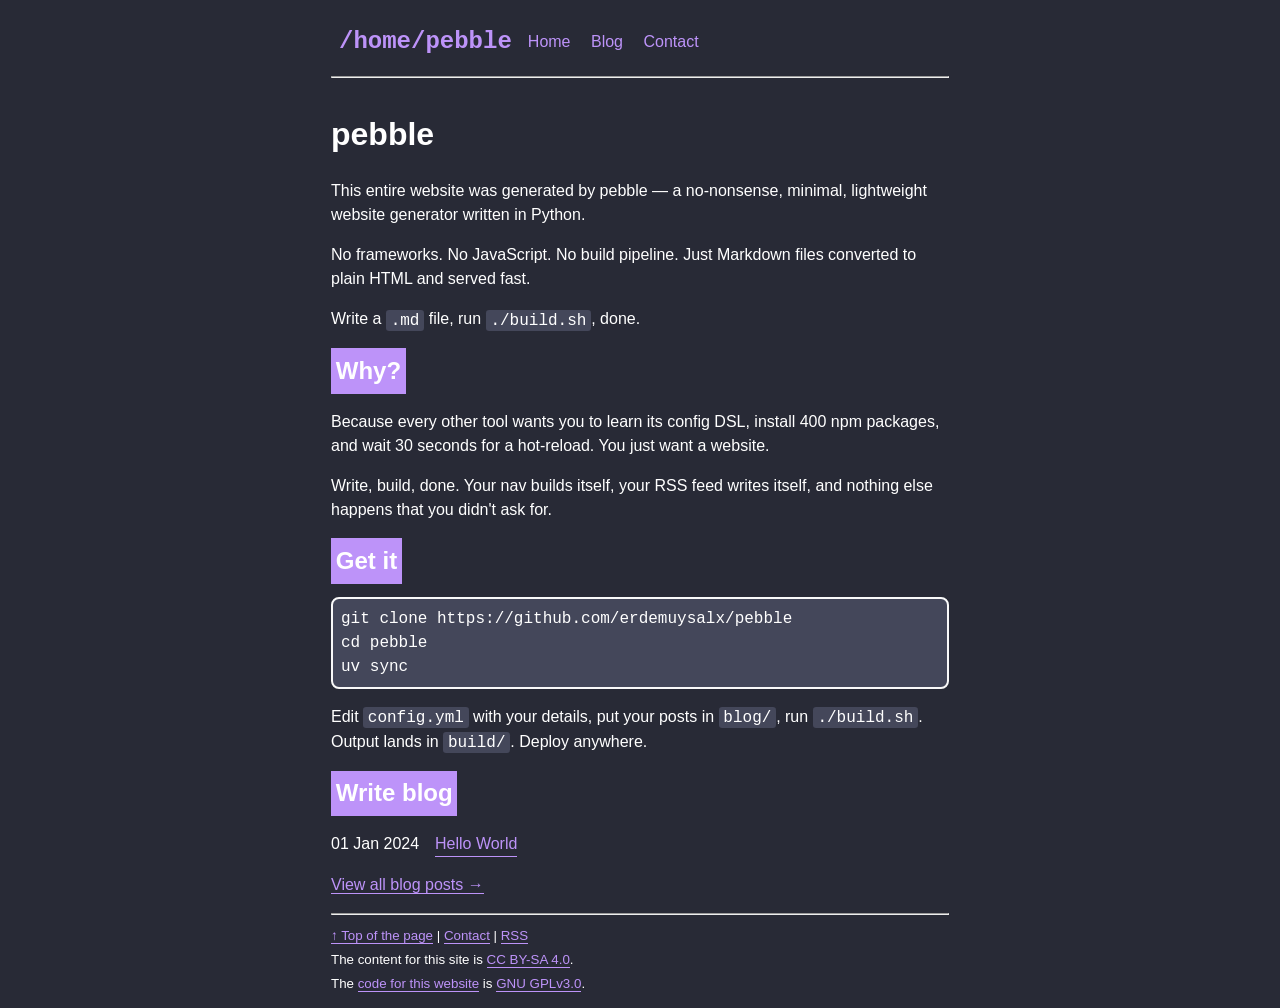
==== index.html @ dbc8b45e "Deploy 2026-06-12 12:06:12" ====
<!doctype html>
<html lang="en">

<head>
	<meta charset="utf-8">
	<meta name="viewport" content="width=device-width, initial-scale=1">
	<meta name="color-scheme" content="dark light">
	<title>pebble</title>
	<link rel="alternate" type="application/rss+xml" title="pebble RSS Feed" href="/rss.xml">
	<link rel="stylesheet" href="/public/css/style.css">
</head>

<body>
	<header>
		<nav class="navbar">
			<span>/home/pebble</span>
			<ul>
				<li><a href="/">Home</a></li>
				<li><a href="/blog">Blog</a></li>
				<li><a href="/contact">Contact</a></li>
			</ul>
		</nav>
		<hr>
	</header><h1>pebble</h1>
<p>This entire website was generated by pebble — a no-nonsense, minimal, lightweight website generator written in Python.</p>
<p>No frameworks. No JavaScript. No build pipeline. Just Markdown files converted to plain HTML and served fast.</p>
<p>Write a <code>.md</code> file, run <code>./build.sh</code>, done.</p>
<h2>Why?</h2>
<p>Because every other tool wants you to learn its config DSL, install 400 npm packages, and wait 30 seconds for a hot-reload. You just want a website.</p>
<p>Write, build, done. Your nav builds itself, your RSS feed writes itself, and nothing else happens that you didn't ask for.</p>
<h2>Get it</h2>
<pre class="codehilite"><code class="language-bash">git clone https://github.com/erdemuysalx/pebble
cd pebble
uv sync
</code></pre>

<p>Edit <code>config.yml</code> with your details, put your posts in <code>blog/</code>, run <code>./build.sh</code>. Output lands in <code>build/</code>. Deploy anywhere.</p>
<h2>Write blog</h2>
<ul class="blog">
<li><span>01 Jan 2024</span><a href="/blog/2024-01-01_Hello-World/">Hello World</a></li>
</ul>
<p><a href="/blog">View all blog posts &rarr;</a></p>
<footer role="contentinfo">
    <hr />
    <small>
        <a href="#top">&uarr; Top of the page</a><span>&nbsp;|&nbsp;</span><a href="/contact">Contact</a><span>&nbsp;|&nbsp;</span><a href="/rss.xml">RSS</a><br>
        The content for this site is <a href="https://creativecommons.org/licenses/by-sa/4.0/">CC BY-SA 4.0</a>.<br>
        The <a href="https://github.com/erdemuysalx/pebble">code for this website</a>
        is <a href="https://github.com/erdemuysalx/pebble/blob/main/LICENSE">GNU GPLv3.0</a>.
    </small>
</footer>
</body>
</html>
---- public/css/style.css ----
/* ==========================================================================
   CSS Custom Properties
   ========================================================================== */

:root {
  --bg-primary: #282A36;
  --bg-secondary: #44475A;
  --accent: #bd93f9;
  --text-primary: #ffffff;
  --border: #f9f9f9;
  --transition: all 0.2s ease;
}

/* ==========================================================================
   Base Styles
   ========================================================================== */

* {
  box-sizing: border-box;
}

body {
  background-color: var(--bg-primary);
  color: var(--text-primary);
  font-family: -apple-system, BlinkMacSystemFont, "SF Pro Display", "Segoe UI", Roboto, "Helvetica Neue", Arial, sans-serif, "Apple Color Emoji", "Segoe UI Emoji", "Segoe UI Symbol";
  max-width: 650px;
  line-height: 1.5;
  margin: 0 auto;
  padding: 1rem;
  word-wrap: break-word;
}

/* ==========================================================================
   Typography
   ========================================================================== */

h2 {
  display: inline-block;
  color: var(--text-primary);
  background-color: var(--accent);
  margin-bottom: 0;
  margin-top: 0;
  padding: 0.3rem;
}

blockquote {
  border-left: 2px solid var(--accent);
  padding-left: 0.5rem;
  margin: 1rem 0;
}

/* ==========================================================================
   Code Blocks
   ========================================================================== */

code {
  font-family: 'Monaco', 'Inconsolata', 'Consolas', monospace;
  color: var(--text-primary);
  background-color: var(--bg-secondary);
  border-radius: 0.2rem;
  padding: 0.1rem 0.3rem;
}

pre {
  border: 2px solid var(--border);
  padding: 0.5rem;
  overflow: auto;
  border-radius: 0.2rem;
  background-color: var(--bg-secondary);
}

/* Fallback for browsers without :has() support */
pre code {
  background-color: transparent;
  padding: 0;
}

/* Modern browsers with :has() support */
pre:has(code) {
  color: var(--text-primary);
  background-color: var(--bg-secondary);
  border: 2px solid var(--border);
  border-radius: 0.5rem;
  padding: 0.5rem;
}

/* ==========================================================================
   Links
   ========================================================================== */

a {
  cursor: pointer;
  color: var(--accent);
  border-bottom: 1px solid var(--accent);
  text-decoration: none;
  transition: var(--transition);
}

a:hover {
  color: var(--text-primary);
  background-color: var(--accent);
  border-bottom: 1px solid var(--accent);
}

a:focus {
  outline: 2px solid var(--accent);
  outline-offset: 2px;
  border-radius: 0.2rem;
}

/* ==========================================================================
   Layout Components
   ========================================================================== */

header {
  margin-bottom: 2rem;
}

.navbar {
  display: flex;
  align-items: center;
  gap: 1rem;
  padding: 0.5rem;
  flex-wrap: wrap;
}

.navbar span {
  font-family: 'Monaco', 'Inconsolata', 'Consolas', Courier, monospace;
  font-size: 1.5rem;
  font-weight: bold;
  color: var(--accent);
}

.navbar ul {
  list-style-type: none;
  margin: 0;
  padding: 0;
}

.navbar li {
  display: inline-block;
  margin-right: 1rem;
}

.navbar a {
  border-bottom: none;
}

/* ==========================================================================
   Blog Components
   ========================================================================== */

.blog {
  list-style-type: none;
  padding: 0;
}

.blog li {
  margin-bottom: 0.5rem;
  display: flex;
  align-items: baseline;
  gap: 0.5rem;
}

.blog span {
  min-width: 6rem;
  flex-shrink: 0;
}

/* ==========================================================================
   Media & Tables
   ========================================================================== */

img {
  max-width: 100%;
  height: auto;
}

table {
  text-align: left;
  width: 100%;
  border-collapse: collapse;
}

table th,
table td {
  padding: 0.5rem;
  border-bottom: 1px solid var(--bg-secondary);
}

table th {
  background-color: var(--bg-secondary);
  font-weight: bold;
}

/* ==========================================================================
   Responsive Design
   ========================================================================== */

@media (max-width: 480px) {
  body {
    padding: 0.5rem;
  }
  
  .navbar {
    flex-direction: column;
    align-items: flex-start;
    gap: 0.5rem;
  }
  
  .navbar span {
    font-size: 1.2rem;
  }
  
  .blog li {
    flex-direction: column;
    align-items: flex-start;
  }
  
  .blog span {
    min-width: auto;
    margin-bottom: 0.25rem;
  }
}
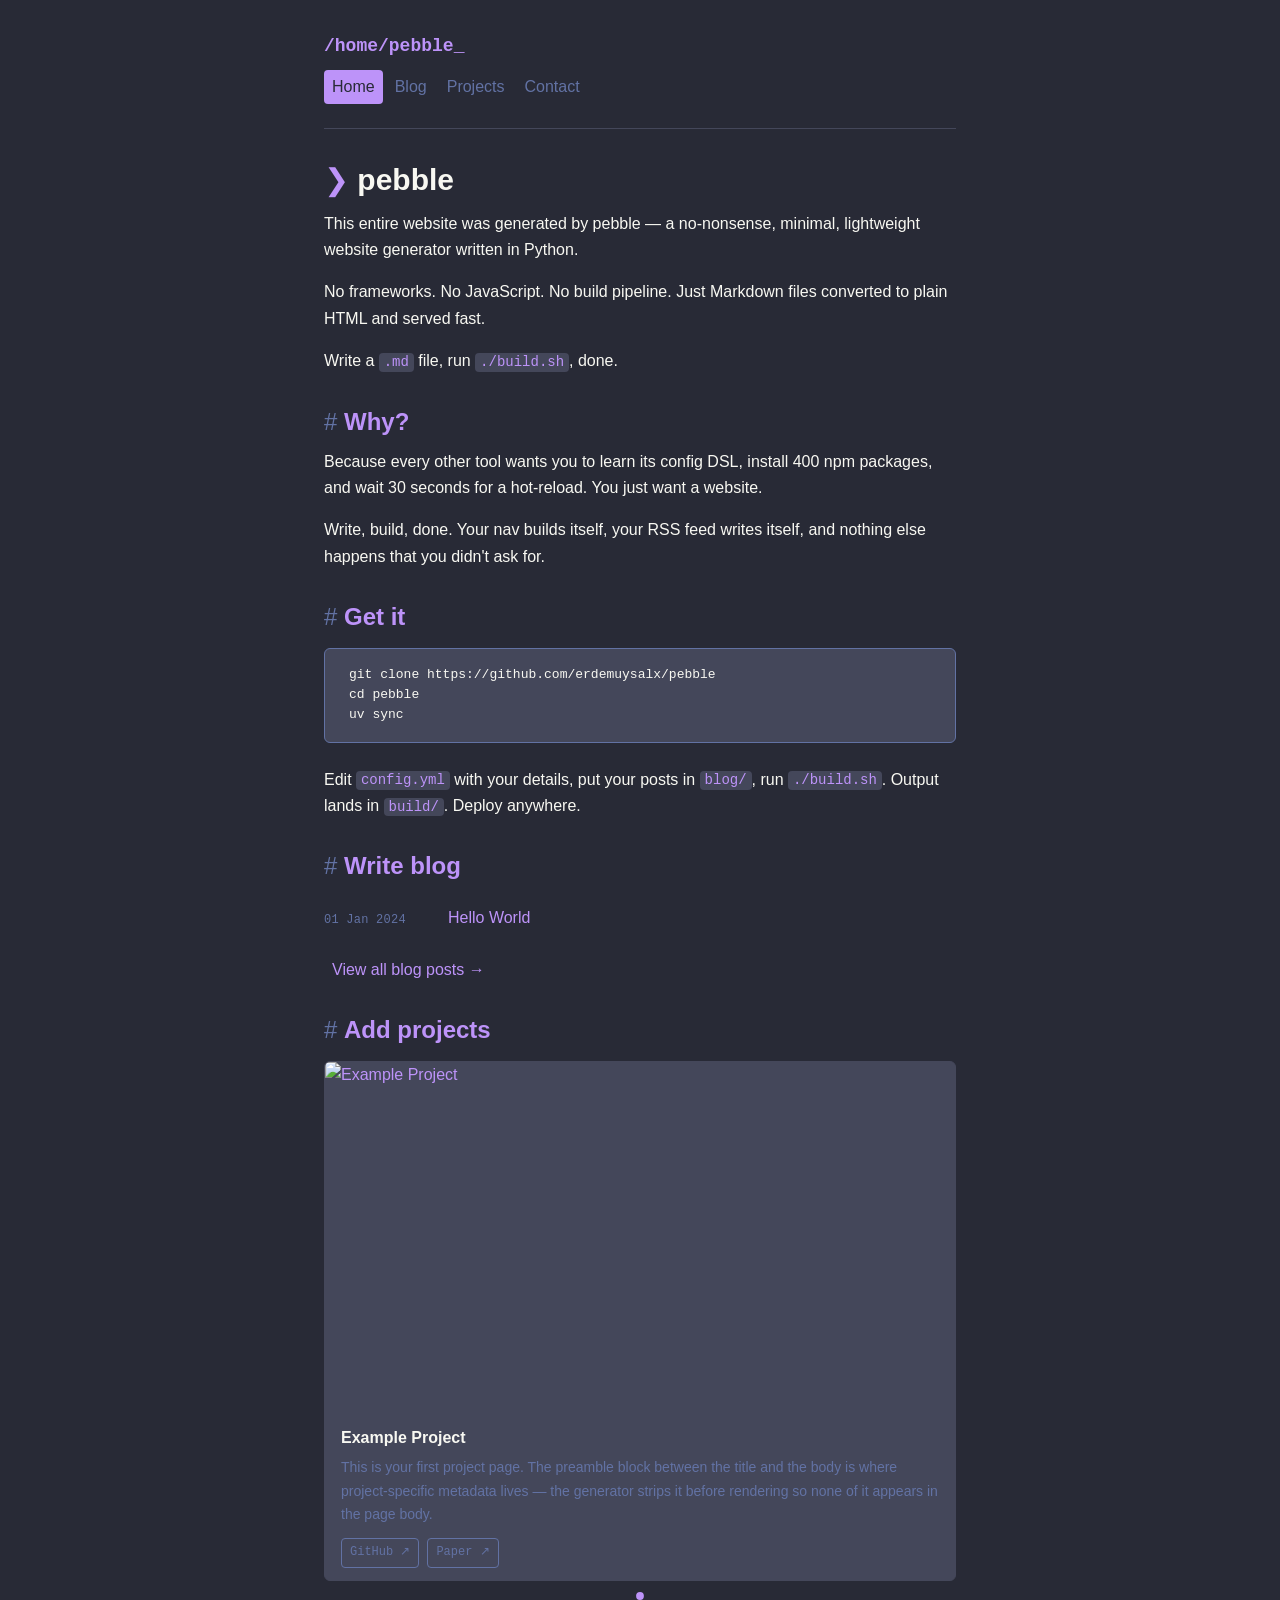
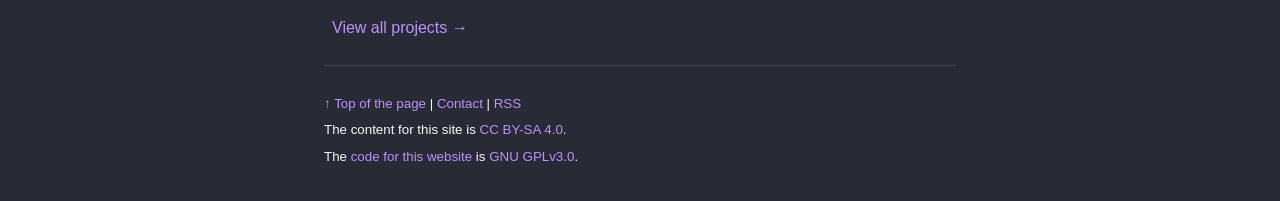
==== commit c962e52b: "Deploy 2026-06-20 23:55:44" ====
--- a/index.html
+++ b/index.html
@@ -15,13 +15,16 @@
 		<nav class="navbar">
 			<span>/home/pebble</span>
 			<ul>
-				<li><a href="/">Home</a></li>
+				<li><a href="/" class="active">Home</a></li>
 				<li><a href="/blog">Blog</a></li>
+				<li><a href="/projects">Projects</a></li>
 				<li><a href="/contact">Contact</a></li>
 			</ul>
 		</nav>
 		<hr>
-	</header><h1>pebble</h1>
+	</header>
+<main>
+<h1>pebble</h1>
 <p>This entire website was generated by pebble — a no-nonsense, minimal, lightweight website generator written in Python.</p>
 <p>No frameworks. No JavaScript. No build pipeline. Just Markdown files converted to plain HTML and served fast.</p>
 <p>Write a <code>.md</code> file, run <code>./build.sh</code>, done.</p>
@@ -40,6 +43,20 @@
 <li><span>01 Jan 2024</span><a href="/blog/2024-01-01_Hello-World/">Hello World</a></li>
 </ul>
 <p><a href="/blog">View all blog posts &rarr;</a></p>
+
+
+<h2>Add projects</h2>
+<div class="carousel-wrapper"><div class="project-carousel">
+<div class="carousel-page">
+<article class="project-card"><a href="/projects/example-project/" class="project-card-image-link"><img class="project-card-image" src="/public/images/example-project.png" alt="Example Project"></a><div class="project-card-body"><h3><a href="/projects/example-project/">Example Project</a></h3><p class="project-card-description">This is your first project page. The preamble block between the title and the body
+is where project-specific metadata lives — the generator strips it before rendering
+so none of it appears in the page body.</p><div class="project-card-footer"><a class="project-btn" href="https://github.com/example/project">GitHub &nearr;</a><a class="project-btn" href="https://arxiv.org/abs/0000.00000">Paper &nearr;</a></div></div></article></div>
+</div>
+<div class="carousel-dots"><button class="carousel-dot active" aria-label="Go to page 1"></button></div>
+</div>
+<p><a href="/projects">View all projects &rarr;</a></p>
+</main>
+
 <footer role="contentinfo">
     <hr />
     <small>
@@ -49,5 +66,6 @@
         is <a href="https://github.com/erdemuysalx/pebble/blob/main/LICENSE">GNU GPLv3.0</a>.
     </small>
 </footer>
+<script src="/public/js/main.js"></script>
 </body>
 </html>
--- a/public/css/style.css
+++ b/public/css/style.css
@@ -1,87 +1,254 @@
 /* ==========================================================================
-   CSS Custom Properties
+   Design Tokens
    ========================================================================== */
 
 :root {
-  --bg-primary: #282A36;
-  --bg-secondary: #44475A;
-  --accent: #bd93f9;
-  --text-primary: #ffffff;
-  --border: #f9f9f9;
-  --transition: all 0.2s ease;
-}
-
-/* ==========================================================================
-   Base Styles
-   ========================================================================== */
-
-* {
+  /* Colors */
+  --bg-primary:    #282A36;
+  --bg-secondary:  #44475A;
+  --accent:        #bd93f9;
+  --green:         #50fa7b;
+  --text-primary:  #f8f8f2;
+  --text-muted:    #6272a4;
+  --border:        #44475A;
+  --border-bright: #6272a4;
+
+  /* Type scale — Major Third (×1.25) anchored at 1rem = 16 px */
+  --text-xs:   0.75rem;    /* 12 px — labels, dates         */
+  --text-sm:   0.875rem;   /* 14 px — muted, reading-time   */
+  --text-base: 1rem;       /* 16 px — body                  */
+  --text-lg:   1.125rem;   /* 18 px                         */
+  --text-h3:   1.25rem;    /* 20 px                         */
+  --text-h2:   1.5rem;     /* 24 px                         */
+  --text-h1:   1.875rem;   /* 30 px                         */
+  --text-nav:  1.125rem;   /* 18 px — nav title             */
+
+  /* Code uses a separate, slightly smaller scale */
+  --text-code-inline: 0.875em;   /* relative to parent — always 87.5% of context */
+  --text-code-block:  0.8125rem; /* 13 px — absolute, consistent in all blocks   */
+
+  /* Font stacks */
+  --font-sans: -apple-system, BlinkMacSystemFont, "Segoe UI", Roboto,
+               "Helvetica Neue", Arial, sans-serif;
+  --font-mono: ui-monospace, "Cascadia Code", "JetBrains Mono", "Fira Code",
+               "Inconsolata", Menlo, Consolas, monospace;
+
+  /* Spacing — 4 px grid */
+  --sp-1: 0.25rem;
+  --sp-2: 0.5rem;
+  --sp-3: 0.75rem;
+  --sp-4: 1rem;
+  --sp-6: 1.5rem;
+  --sp-8: 2rem;
+  --sp-12: 3rem;
+
+  /* Misc */
+  --radius-sm: 0.25rem;
+  --radius:    0.375rem;
+  --transition: 0.2s ease;
+}
+
+/* ==========================================================================
+   Reset & Base
+   ========================================================================== */
+
+*, *::before, *::after {
   box-sizing: border-box;
+}
+
+html {
+  font-size: 16px;
+  -webkit-text-size-adjust: 100%;
 }
 
 body {
   background-color: var(--bg-primary);
   color: var(--text-primary);
-  font-family: -apple-system, BlinkMacSystemFont, "SF Pro Display", "Segoe UI", Roboto, "Helvetica Neue", Arial, sans-serif, "Apple Color Emoji", "Segoe UI Emoji", "Segoe UI Symbol";
-  max-width: 650px;
-  line-height: 1.5;
+  font-family: var(--font-sans);
+  font-size: var(--text-base);
+  line-height: 1.65;
+  max-width: 680px;
   margin: 0 auto;
-  padding: 1rem;
+  padding: var(--sp-8) var(--sp-6);
   word-wrap: break-word;
-}
-
-/* ==========================================================================
-   Typography
-   ========================================================================== */
+  animation: fadeIn 0.35s ease forwards;
+}
+
+@keyframes fadeIn {
+  from { opacity: 0; }
+  to   { opacity: 1; }
+}
+
+/* ==========================================================================
+   Typography — Headings
+   ========================================================================== */
+
+h1, h2, h3, h4 {
+  line-height: 1.25;
+  font-weight: 700;
+  margin-top: var(--sp-8);
+  margin-bottom: var(--sp-3);
+}
+
+h1 {
+  font-size: var(--text-h1);
+  color: var(--text-primary);
+  margin-top: 0;
+}
+
+h1::before {
+  content: '❯ ';
+  color: var(--accent);
+  font-weight: 400;
+}
 
 h2 {
-  display: inline-block;
+  font-size: var(--text-h2);
+  color: var(--accent);
+}
+
+h2::before {
+  content: '# ';
+  color: var(--text-muted);
+  font-weight: 400;
+}
+
+h3 {
+  font-size: var(--text-h3);
   color: var(--text-primary);
-  background-color: var(--accent);
-  margin-bottom: 0;
+}
+
+h3::before {
+  content: '## ';
+  color: var(--text-muted);
+  font-weight: 400;
+  font-size: 0.85em;
+}
+
+h4 {
+  font-size: var(--text-base);
+  color: var(--text-muted);
+}
+
+h4::before {
+  content: '### ';
+  font-weight: 400;
+}
+
+/* ==========================================================================
+   Typography — Body
+   ========================================================================== */
+
+p {
   margin-top: 0;
-  padding: 0.3rem;
+  margin-bottom: var(--sp-4);
 }
 
 blockquote {
   border-left: 2px solid var(--accent);
-  padding-left: 0.5rem;
-  margin: 1rem 0;
-}
-
-/* ==========================================================================
-   Code Blocks
+  margin: var(--sp-4) 0;
+  padding: var(--sp-2) var(--sp-4);
+  color: var(--text-muted);
+  font-style: italic;
+}
+
+blockquote p:last-child {
+  margin-bottom: 0;
+}
+
+hr {
+  border: none;
+  border-top: 1px solid var(--border);
+  margin: var(--sp-6) 0;
+}
+
+.ref-num {
+  font-family: var(--font-mono);
+  font-size: var(--text-sm);
+  color: var(--text-muted);
+  margin-right: var(--sp-2);
+}
+
+.reading-time {
+  font-family: var(--font-mono);
+  font-size: var(--text-sm);
+  color: var(--text-muted);
+  margin-top: calc(-1 * var(--sp-2));
+  margin-bottom: var(--sp-6);
+  display: block;
+}
+
+.reading-time::before {
+  content: '// ';
+}
+
+/* ==========================================================================
+   Code — Inline
    ========================================================================== */
 
 code {
-  font-family: 'Monaco', 'Inconsolata', 'Consolas', monospace;
+  font-family: var(--font-mono);
+  font-size: var(--text-code-inline);
+  color: var(--accent);
+  background-color: var(--bg-secondary);
+  border-radius: var(--radius-sm);
+  padding: 0.1em 0.35em;
+}
+
+/* ==========================================================================
+   Code — Blocks
+   ========================================================================== */
+
+pre {
+  font-family: var(--font-mono);
+  font-size: var(--text-code-block);
+  line-height: 1.55;
+  background-color: var(--bg-secondary);
+  border: 1px solid var(--border-bright);
+  border-radius: var(--radius);
+  padding: var(--sp-4) var(--sp-6);
+  overflow-x: auto;
+  position: relative;
+  margin: var(--sp-4) 0 var(--sp-6);
+}
+
+pre code {
+  font-size: inherit;
   color: var(--text-primary);
-  background-color: var(--bg-secondary);
-  border-radius: 0.2rem;
-  padding: 0.1rem 0.3rem;
-}
-
-pre {
-  border: 2px solid var(--border);
-  padding: 0.5rem;
-  overflow: auto;
-  border-radius: 0.2rem;
-  background-color: var(--bg-secondary);
-}
-
-/* Fallback for browsers without :has() support */
-pre code {
-  background-color: transparent;
+  background: none;
   padding: 0;
-}
-
-/* Modern browsers with :has() support */
-pre:has(code) {
-  color: var(--text-primary);
-  background-color: var(--bg-secondary);
-  border: 2px solid var(--border);
-  border-radius: 0.5rem;
-  padding: 0.5rem;
+  border-radius: 0;
+}
+
+.copy-btn {
+  position: absolute;
+  top: var(--sp-2);
+  right: var(--sp-2);
+  font-family: var(--font-mono);
+  font-size: var(--text-xs);
+  background: var(--bg-primary);
+  color: var(--accent);
+  border: 1px solid var(--border-bright);
+  border-radius: var(--radius-sm);
+  padding: var(--sp-1) var(--sp-2);
+  opacity: 0;
+  transition: opacity var(--transition), background var(--transition), color var(--transition);
+}
+
+pre:hover .copy-btn {
+  opacity: 1;
+}
+
+.copy-btn:hover {
+  background: var(--accent);
+  color: var(--bg-primary);
+  border-color: var(--accent);
+}
+
+.copy-btn.copied {
+  color: var(--green);
+  border-color: var(--green);
+  opacity: 1;
 }
 
 /* ==========================================================================
@@ -89,82 +256,338 @@
    ========================================================================== */
 
 a {
-  cursor: pointer;
   color: var(--accent);
-  border-bottom: 1px solid var(--accent);
   text-decoration: none;
-  transition: var(--transition);
+  border-bottom: 1px solid transparent;
+  border-radius: var(--radius-sm);
+  transition: color var(--transition), background-color var(--transition),
+              border-color var(--transition);
 }
 
 a:hover {
-  color: var(--text-primary);
+  color: var(--bg-primary);
   background-color: var(--accent);
-  border-bottom: 1px solid var(--accent);
-}
-
-a:focus {
+  border-bottom-color: var(--accent);
+}
+
+/* Standalone link contexts get the same padded highlight as nav items */
+.blog a {
+  padding: 0 var(--sp-2);
+}
+
+p > a {
+  padding: var(--sp-1) var(--sp-2);
+}
+
+a:focus-visible {
   outline: 2px solid var(--accent);
   outline-offset: 2px;
-  border-radius: 0.2rem;
-}
-
-/* ==========================================================================
-   Layout Components
+  border-radius: var(--radius-sm);
+}
+
+/* ==========================================================================
+   Navigation
    ========================================================================== */
 
 header {
-  margin-bottom: 2rem;
+  margin-bottom: var(--sp-8);
 }
 
 .navbar {
   display: flex;
-  align-items: center;
-  gap: 1rem;
-  padding: 0.5rem;
-  flex-wrap: wrap;
+  flex-direction: column;
+  gap: var(--sp-2);
+  margin-bottom: var(--sp-4);
 }
 
 .navbar span {
-  font-family: 'Monaco', 'Inconsolata', 'Consolas', Courier, monospace;
-  font-size: 1.5rem;
-  font-weight: bold;
+  font-family: var(--font-mono);
+  font-size: var(--text-nav);
+  font-weight: 700;
   color: var(--accent);
+  white-space: nowrap;
+}
+
+.navbar span::after {
+  content: '_';
+  animation: blink 1.1s step-start infinite;
+}
+
+@keyframes blink {
+  50% { opacity: 0; }
 }
 
 .navbar ul {
-  list-style-type: none;
+  list-style: none;
   margin: 0;
   padding: 0;
+  display: flex;
+  flex-wrap: wrap;
+  gap: var(--sp-1);
 }
 
 .navbar li {
-  display: inline-block;
-  margin-right: 1rem;
+  display: contents;
 }
 
 .navbar a {
+  font-size: var(--text-base);
+  padding: var(--sp-1) var(--sp-2);
   border-bottom: none;
-}
-
-/* ==========================================================================
-   Blog Components
+  border-radius: var(--radius-sm);
+  color: var(--text-muted);
+}
+
+.navbar a:hover {
+  color: var(--bg-primary);
+  background-color: var(--accent);
+}
+
+.navbar a.active {
+  color: var(--bg-primary);
+  background-color: var(--accent);
+}
+
+
+/* ==========================================================================
+   Blog List
    ========================================================================== */
 
 .blog {
-  list-style-type: none;
+  list-style: none;
   padding: 0;
+  margin: var(--sp-4) 0;
 }
 
 .blog li {
-  margin-bottom: 0.5rem;
   display: flex;
   align-items: baseline;
-  gap: 0.5rem;
+  gap: var(--sp-3);
+  padding: var(--sp-2) 0;
+  border-bottom: 1px solid var(--border);
+}
+
+.blog li:last-child {
+  border-bottom: none;
 }
 
 .blog span {
-  min-width: 6rem;
+  font-family: var(--font-mono);
+  font-size: var(--text-xs);
+  color: var(--text-muted);
+  min-width: 6.5rem;
   flex-shrink: 0;
+  letter-spacing: 0.02em;
+}
+
+/* ==========================================================================
+   Project Cards
+   ========================================================================== */
+
+/* /projects page — 2-column grid */
+.project-grid {
+  display: grid;
+  grid-template-columns: repeat(2, 1fr);
+  gap: var(--sp-4);
+  margin: var(--sp-4) 0;
+}
+
+/* Homepage carousel */
+.carousel-wrapper {
+  margin: var(--sp-4) 0;
+}
+
+.project-carousel {
+  display: flex;
+  overflow-x: auto;
+  scroll-snap-type: x mandatory;
+  scroll-behavior: smooth;
+  scrollbar-width: none;
+}
+
+.project-carousel::-webkit-scrollbar {
+  display: none;
+}
+
+/* Each page is exactly one viewport wide and snaps as a unit */
+.carousel-page {
+  flex: 0 0 100%;
+  display: flex;
+  gap: var(--sp-4);
+  scroll-snap-align: start;
+}
+
+.carousel-page .project-card {
+  flex: 1;
+  min-width: 0;
+}
+
+.carousel-dots {
+  display: flex;
+  justify-content: center;
+  gap: var(--sp-2);
+  margin-top: var(--sp-3);
+}
+
+/* Button is exactly the 6×6 visual size — layout is unaffected.
+   ::before expands the tap target by 10px in every direction (to ~26×26px)
+   using absolute positioning so it doesn't push siblings.
+   ::after draws the visible dot. */
+.carousel-dot {
+  position: relative;
+  width: 6px;
+  height: 6px;
+  background: transparent;
+  border: none;
+  padding: 0;
+}
+
+.carousel-dot::before {
+  content: '';
+  position: absolute;
+  inset: -10px;
+}
+
+.carousel-dot::after {
+  content: '';
+  display: block;
+  width: 6px;
+  height: 6px;
+  border-radius: 50%;
+  background: var(--border-bright);
+  transition: background var(--transition), transform var(--transition);
+}
+
+.carousel-dot.active::after {
+  background: var(--accent);
+  transform: scale(1.3);
+}
+
+.carousel-dot:hover::after {
+  background: var(--accent);
+}
+
+.project-card {
+  position: relative;
+  background-color: var(--bg-secondary);
+  border: 1px solid var(--border);
+  border-radius: var(--radius);
+  overflow: hidden;
+  display: flex;
+  flex-direction: column;
+  transition: border-color var(--transition);
+}
+
+.project-card:hover {
+  border-color: var(--border-bright);
+}
+
+.project-card-image-link {
+  display: block;
+  border-bottom: none;
+  border-radius: 0;
+  padding: 0;
+}
+
+.project-card-image-link:hover {
+  background-color: transparent;
+}
+
+.project-card-image {
+  width: 100%;
+  aspect-ratio: 16 / 9;
+  object-fit: cover;
+  display: block;
+  border-radius: 0;
+}
+
+.project-card-placeholder {
+  width: 100%;
+  aspect-ratio: 16 / 9;
+  background-color: var(--bg-primary);
+  background-image: repeating-linear-gradient(
+    45deg,
+    transparent,
+    transparent 8px,
+    rgba(98, 114, 164, 0.07) 8px,
+    rgba(98, 114, 164, 0.07) 9px
+  );
+  display: flex;
+  align-items: center;
+  justify-content: center;
+  font-family: var(--font-mono);
+  font-size: var(--text-xs);
+  color: var(--text-muted);
+  border-bottom: 1px solid var(--border);
+}
+
+.project-card-body {
+  padding: var(--sp-3) var(--sp-4);
+  display: flex;
+  flex-direction: column;
+  flex: 1;
+}
+
+.project-card-body h3 {
+  font-size: var(--text-base);
+  margin-top: 0;
+  margin-bottom: var(--sp-2);
+}
+
+.project-card-body h3::before {
+  content: none;
+}
+
+.project-card-body h3 a {
+  color: var(--text-primary);
+  border-bottom: none;
+  padding: 0;
+}
+
+.project-card-body h3 a:hover {
+  color: var(--accent);
+  background-color: transparent;
+}
+
+.project-card-description {
+  font-size: var(--text-sm);
+  color: var(--text-muted);
+  flex: 1;
+  margin-bottom: var(--sp-3);
+  display: -webkit-box;
+  -webkit-line-clamp: 3;
+  -webkit-box-orient: vertical;
+  overflow: hidden;
+}
+
+.project-card-footer {
+  display: flex;
+  gap: var(--sp-2);
+  flex-wrap: wrap;
+}
+
+.project-btn {
+  font-family: var(--font-mono);
+  font-size: var(--text-xs);
+  color: var(--text-muted);
+  padding: var(--sp-1) var(--sp-2);
+  border: 1px solid var(--border-bright);
+  border-radius: var(--radius-sm);
+  white-space: nowrap;
+}
+
+.project-btn:hover {
+  color: var(--bg-primary);
+  background-color: var(--accent);
+  border-color: var(--accent);
+}
+
+.project-page-links {
+  display: flex;
+  gap: var(--sp-2);
+  flex-wrap: wrap;
+  margin-top: calc(-1 * var(--sp-2));
+  margin-bottom: var(--sp-6);
 }
 
 /* ==========================================================================
@@ -174,51 +597,84 @@
 img {
   max-width: 100%;
   height: auto;
+  border-radius: var(--radius-sm);
 }
 
 table {
-  text-align: left;
   width: 100%;
   border-collapse: collapse;
+  font-size: var(--text-sm);
+  margin: var(--sp-4) 0;
 }
 
 table th,
 table td {
-  padding: 0.5rem;
-  border-bottom: 1px solid var(--bg-secondary);
+  padding: var(--sp-2) var(--sp-3);
+  border-bottom: 1px solid var(--border);
+  text-align: left;
 }
 
 table th {
   background-color: var(--bg-secondary);
-  font-weight: bold;
-}
-
-/* ==========================================================================
-   Responsive Design
-   ========================================================================== */
-
-@media (max-width: 480px) {
+  font-size: var(--text-xs);
+  text-transform: uppercase;
+  letter-spacing: 0.05em;
+  color: var(--text-muted);
+}
+
+/* ==========================================================================
+   Responsive
+   ========================================================================== */
+
+@media (max-width: 600px) {
   body {
-    padding: 0.5rem;
-  }
-  
+    padding: var(--sp-4);
+  }
+
+  h1 {
+    font-size: var(--text-h2);
+  }
+
   .navbar {
     flex-direction: column;
-    align-items: flex-start;
-    gap: 0.5rem;
-  }
-  
-  .navbar span {
-    font-size: 1.2rem;
-  }
-  
+    gap: var(--sp-2);
+  }
+
+  /* Blog list: keep date inline with title but smaller gap */
   .blog li {
     flex-direction: column;
-    align-items: flex-start;
-  }
-  
+    gap: 0;
+    padding: var(--sp-3) 0;
+  }
+
   .blog span {
     min-width: auto;
-    margin-bottom: 0.25rem;
-  }
-}+    font-size: 0.6875rem;
+  }
+
+  /* Carousel: stack 2-per-page cards vertically so each is full width */
+  .carousel-page {
+    flex-direction: column;
+  }
+
+  .carousel-page .project-card {
+    flex: none;
+    width: 100%;
+  }
+
+  .project-grid {
+    grid-template-columns: 1fr;
+  }
+}
+
+/* ==========================================================================
+   Reduced motion
+   ========================================================================== */
+
+@media (prefers-reduced-motion: reduce) {
+  *, *::before, *::after {
+    animation-duration: 0.01ms !important;
+    animation-iteration-count: 1 !important;
+    transition-duration: 0.01ms !important;
+  }
+}
